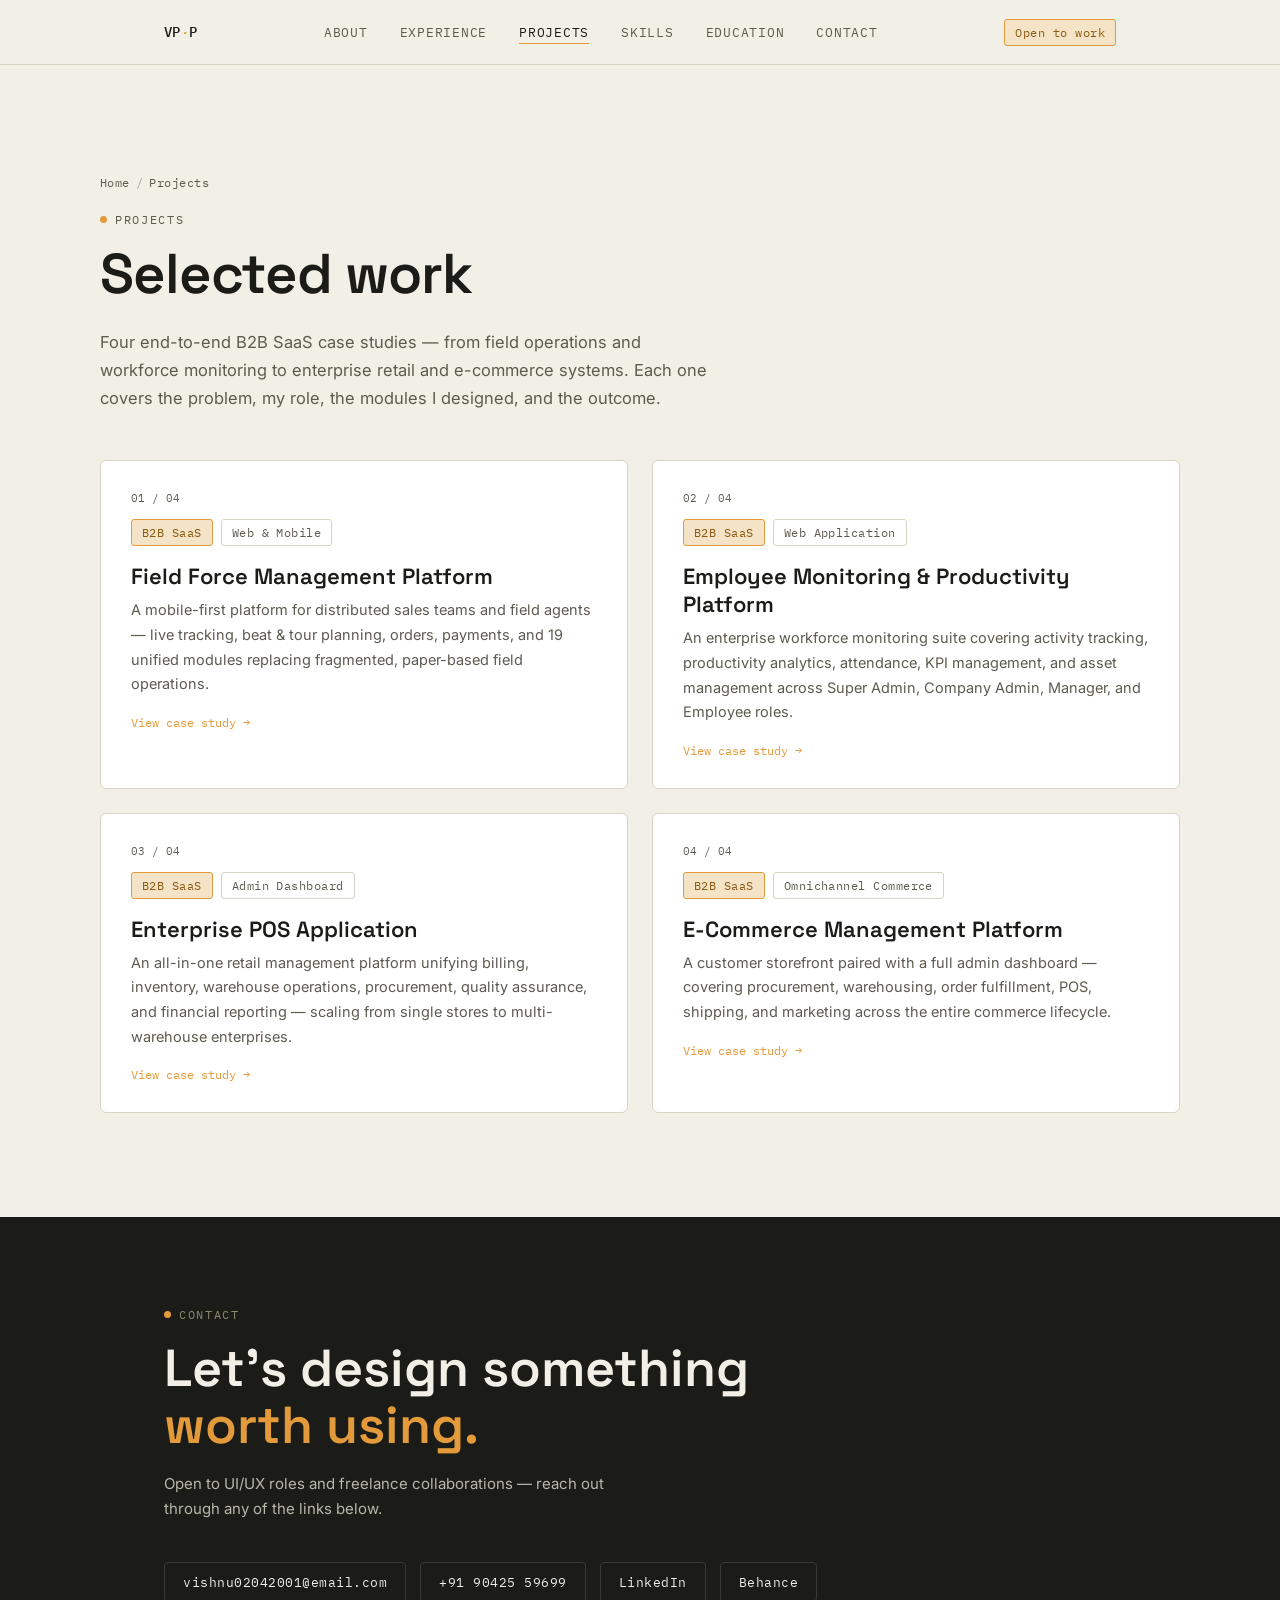
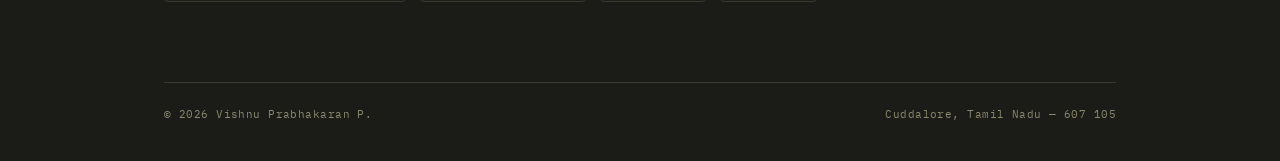
==== projects.html @ 9c9a5805 "Add multi-page projects section" ====
<!DOCTYPE html>
<html lang="en">
<head>
<meta charset="UTF-8">
<meta name="viewport" content="width=device-width, initial-scale=1.0">
<title>Projects — Vishnu Prabhakaran P</title>
<link rel="stylesheet" href="assets/style.css">
</head>
<body>

<header>
  <nav class="wrap">
    <div class="logo">VP<span>·</span>P</div>
    <div class="navlinks">
      <a href="index.html#about">About</a>
      <a href="index.html#experience">Experience</a>
      <a href="projects.html" class="active">Projects</a>
      <a href="index.html#skills">Skills</a>
      <a href="index.html#education">Education</a>
      <a href="index.html#contact">Contact</a>
    </div>
    <div class="tag accent">Open to work</div>
  </nav>
</header>

<main>
  <section class="hero wrap" style="padding-bottom:40px;">
    <div class="breadcrumb"><a href="index.html">Home</a><span class="sep">/</span>Projects</div>
    <div class="eyebrow"><span class="dot"></span>Projects</div>
    <h1 class="name" style="font-size:clamp(34px, 5.5vw, 56px);">Selected work</h1>
    <p class="lede">
      Four end-to-end B2B SaaS case studies — from field operations and workforce monitoring
      to enterprise retail and e-commerce systems. Each one covers the problem, my role, the
      modules I designed, and the outcome.
    </p>

    <div class="projects-index-grid">
      <a class="pcard" href="projects/field-force-management.html">
        <div class="pcard-index">01 / 04</div>
        <div class="proj-tags">
          <span class="tag accent">B2B SaaS</span>
          <span class="tag">Web &amp; Mobile</span>
        </div>
        <div class="proj-title">Field Force Management Platform</div>
        <p class="pcard-desc">A mobile-first platform for distributed sales teams and field agents — live tracking, beat &amp; tour planning, orders, payments, and 19 unified modules replacing fragmented, paper-based field operations.</p>
        <div class="proj-arrow">View case study →</div>
      </a>

      <a class="pcard" href="projects/employee-monitoring.html">
        <div class="pcard-index">02 / 04</div>
        <div class="proj-tags">
          <span class="tag accent">B2B SaaS</span>
          <span class="tag">Web Application</span>
        </div>
        <div class="proj-title">Employee Monitoring &amp; Productivity Platform</div>
        <p class="pcard-desc">An enterprise workforce monitoring suite covering activity tracking, productivity analytics, attendance, KPI management, and asset management across Super Admin, Company Admin, Manager, and Employee roles.</p>
        <div class="proj-arrow">View case study →</div>
      </a>

      <a class="pcard" href="projects/pos-application.html">
        <div class="pcard-index">03 / 04</div>
        <div class="proj-tags">
          <span class="tag accent">B2B SaaS</span>
          <span class="tag">Admin Dashboard</span>
        </div>
        <div class="proj-title">Enterprise POS Application</div>
        <p class="pcard-desc">An all-in-one retail management platform unifying billing, inventory, warehouse operations, procurement, quality assurance, and financial reporting — scaling from single stores to multi-warehouse enterprises.</p>
        <div class="proj-arrow">View case study →</div>
      </a>

      <a class="pcard" href="projects/ecommerce-platform.html">
        <div class="pcard-index">04 / 04</div>
        <div class="proj-tags">
          <span class="tag accent">B2B SaaS</span>
          <span class="tag">Omnichannel Commerce</span>
        </div>
        <div class="proj-title">E-Commerce Management Platform</div>
        <p class="pcard-desc">A customer storefront paired with a full admin dashboard — covering procurement, warehousing, order fulfillment, POS, shipping, and marketing across the entire commerce lifecycle.</p>
        <div class="proj-arrow">View case study →</div>
      </a>
    </div>
  </section>
</main>

<footer id="contact">
  <div class="wrap">
    <div class="eyebrow" style="color:#8B896F;"><span class="dot"></span>Contact</div>
    <h2 class="foot-head">Let's design something <span class="accent-word">worth using.</span></h2>
    <p class="foot-sub">Open to UI/UX roles and freelance collaborations — reach out through any of the links below.</p>
    <div class="foot-links">
      <a href="mailto:vishnu02042001@email.com">vishnu02042001@email.com</a>
      <a href="tel:+919042559699">+91 90425 59699</a>
      <a href="https://www.linkedin.com/in/vishnuprabhakaran" target="_blank" rel="noopener">LinkedIn</a>
      <a href="https://www.behance.net/vishnuprabhak6" target="_blank" rel="noopener">Behance</a>
    </div>
    <div class="foot-bottom">
      <span>© 2026 Vishnu Prabhakaran P.</span>
      <span>Cuddalore, Tamil Nadu — 607 105</span>
    </div>
  </div>
</footer>

</body>
</html>
---- assets/style.css ----
@import url('https://fonts.googleapis.com/css2?family=Space+Grotesk:wght@400;500;600;700&family=Inter:wght@400;500;600&family=IBM+Plex+Mono:wght@400;500&display=swap');

:root{
  /* 60% */
  --paper: #F1EFE6;
  --paper-2: #E9E6D9;
  /* 30% */
  --ink: #1B1C18;
  --ink-soft: #5D5B50;
  /* 10% */
  --accent: #E29A3B;
  --accent-soft: #F4E3C6;

  --line: #D8D4C4;
  --white: #FFFFFF;

  --font-display: 'Space Grotesk', sans-serif;
  --font-body: 'Inter', sans-serif;
  --font-mono: 'IBM Plex Mono', monospace;

  --max: 1080px;
  --gutter: clamp(55px, 5vw, 64px);
}

*{margin:0;padding:0;box-sizing:border-box;}
html{scroll-behavior:smooth;}
body{
  background:var(--paper);
  color:var(--ink);
  font-family:var(--font-body);
  -webkit-font-smoothing:antialiased;
  overflow-x:hidden;
}
::selection{background:var(--accent); color:var(--ink);}

a{color:inherit; text-decoration:none;}
.wrap{max-width:var(--max); margin:0 auto; padding:0 var(--gutter);}

/* ---------- utility: mono eyebrow / status dot ---------- */
.eyebrow{
  display:flex; align-items:center; gap:8px;
  font-family:var(--font-mono); font-size:12px; letter-spacing:.14em;
  text-transform:uppercase; color:var(--ink-soft);
  margin-bottom:18px;
}
.dot{width:7px; height:7px; border-radius:50%; background:var(--accent); flex-shrink:0;}

.tag{
  font-family:var(--font-mono); font-size:11.5px; letter-spacing:.04em;
  padding:5px 10px; border:1px solid var(--line); border-radius:3px;
  color:var(--ink-soft); white-space:nowrap;
}
.tag.accent{ border-color:var(--accent); color:#8a5a11; background:var(--accent-soft); }

/* ---------- nav ---------- */
header{
  position:sticky; top:0; z-index:50;
  background:rgba(241,239,230,.88); backdrop-filter:blur(8px);
  border-bottom:1px solid var(--line);
}
nav.wrap{
  display:flex; align-items:center; justify-content:space-between;
  height:64px;
}
.logo{font-family:var(--font-mono); font-size:14px; font-weight:500; letter-spacing:.02em;}
.logo span{color:var(--accent);}
.navlinks{display:flex; gap:32px; font-family:var(--font-mono); font-size:12.5px; letter-spacing:.06em; text-transform:uppercase;}
.navlinks a{position:relative; color:var(--ink-soft); transition:color .2s;}
.navlinks a:hover, .navlinks a.active{color:var(--ink);}
.navlinks a::after{
  content:''; position:absolute; left:0; bottom:-4px; width:0; height:1px;
  background:var(--accent); transition:width .25s ease;
}
.navlinks a:hover::after, .navlinks a.active::after{width:100%;}
.navlinks{display:none;}
@media(min-width:720px){.navlinks{display:flex;}}

/* ---------- hero ---------- */
.hero{padding:110px 0 90px; position:relative;}
.hero .version{
  font-family:var(--font-mono); font-size:12px; color:var(--ink-soft);
  letter-spacing:.1em; margin-bottom:26px; display:inline-flex; align-items:center; gap:10px; flex-wrap:wrap;
}
.hero .version .pill{
  border:1px solid var(--accent); color:#8a5a11; background:var(--accent-soft);
  padding:3px 9px; border-radius:20px; font-size:11px;
}
h1.name{
  font-family:var(--font-display); font-weight:600;
  font-size:clamp(40px, 7vw, 76px); line-height:1.02; letter-spacing:-.02em;
}
h1.name em{font-style:normal; color:var(--ink-soft);}
.role{
  font-family:var(--font-display); font-weight:500;
  font-size:clamp(18px, 2.4vw, 26px); color:var(--ink-soft); margin-top:14px;
}
.role .accent-word{color:var(--accent);}
.lede{
  max-width:620px; margin-top:26px; font-size:16.5px; line-height:1.7; color:var(--ink-soft);
}
.hero-meta{
  display:flex; flex-wrap:wrap; gap:10px; margin-top:34px;
}

/* dimension / annotation line — signature motif */
.spec-line{
  display:flex; align-items:center; gap:10px; margin:56px 0 0;
  font-family:var(--font-mono); font-size:11px; color:var(--ink-soft); letter-spacing:.06em; flex-wrap:wrap;
}
.spec-line .rule{flex:1; height:1px; min-width:20px; background:repeating-linear-gradient(90deg, var(--line) 0 6px, transparent 6px 10px);}

/* ---------- section shell ---------- */
section{padding:64px 0;}
section.bordered{border-top:1px solid var(--line); margin-top:64px;}
.section-head{
  display:flex; align-items:baseline; justify-content:space-between;
  margin-bottom:48px; gap:24px; flex-wrap:wrap;
}
h2.h-title{
  font-family:var(--font-display); font-weight:600;
  font-size:clamp(26px, 3.4vw, 36px); letter-spacing:-.01em;
}
.h-note{font-family:var(--font-mono); font-size:12px; color:var(--ink-soft);}

/* ---------- about ---------- */
.about-grid{display:grid; grid-template-columns:1fr; gap:40px;}
@media(min-width:800px){.about-grid{grid-template-columns:1fr 1fr;}}
.about-text p{font-size:16px; line-height:1.85; color:var(--ink-soft);}
.about-facts{
  border:1px solid var(--line); border-radius:6px; padding:26px;
  background:var(--white);
}
.fact-row{
  display:flex; justify-content:space-between; padding:12px 0;
  border-bottom:1px solid var(--line); font-size:14px;
}
.fact-row:last-child{border-bottom:none;}
.fact-row .k{font-family:var(--font-mono); color:var(--ink-soft); text-transform:uppercase; font-size:11.5px; letter-spacing:.06em;}
.fact-row .v{font-weight:500; text-align:right;}

/* ---------- experience ---------- */
.exp-card{
  border:1px solid var(--line); border-radius:6px; background:var(--white);
  padding:34px; position:relative;
}
.exp-top{
  display:flex; justify-content:space-between; align-items:flex-start;
  flex-wrap:wrap; gap:12px; margin-bottom:22px; padding-bottom:22px; border-bottom:1px dashed var(--line);
}
.exp-role{font-family:var(--font-display); font-weight:600; font-size:21px;}
.exp-company{color:var(--ink-soft); font-size:14.5px; margin-top:4px;}
.exp-dates{
  font-family:var(--font-mono); font-size:12px; text-align:right;
  color:var(--ink-soft);
}
.exp-dates .status{
  display:inline-flex; align-items:center; gap:6px; margin-top:6px;
  color:#8a5a11; font-weight:500;
}
ul.bullets{list-style:none;}
ul.bullets li{
  position:relative; padding-left:20px; font-size:15px; line-height:1.75;
  color:var(--ink-soft); margin-bottom:12px;
}
ul.bullets li::before{
  content:'—'; position:absolute; left:0; color:var(--accent); font-family:var(--font-mono);
}
ul.bullets li:last-child{margin-bottom:0;}
ul.bullets li b{color:var(--ink); font-weight:600;}

/* ---------- projects (teaser + grid) ---------- */
.proj-grid{display:grid; grid-template-columns:1fr; gap:28px;}
@media(min-width:800px){.proj-grid{grid-template-columns:1fr 1fr;}}
.proj-card{
  border:1px solid var(--line); border-radius:6px; background:var(--white);
  padding:30px; display:flex; flex-direction:column; height:100%;
  transition:border-color .2s, transform .2s;
}
a.proj-card:hover{border-color:var(--accent); transform:translateY(-2px);}
.proj-tags{display:flex; gap:8px; flex-wrap:wrap; margin-bottom:18px;}
.proj-title{font-family:var(--font-display); font-weight:600; font-size:20px; margin-bottom:6px;}
.proj-sub{font-family:var(--font-mono); font-size:11.5px; color:var(--ink-soft); text-transform:uppercase; letter-spacing:.05em; margin-bottom:18px;}
.proj-card ul.bullets{margin-top:auto; padding-top:6px;}
.proj-modules{
  display:flex; flex-wrap:wrap; gap:6px; margin:16px 0 20px;
}
.module-chip{
  font-family:var(--font-mono); font-size:10.8px; color:var(--ink-soft);
  background:var(--paper-2); border-radius:3px; padding:4px 8px;
}
.proj-note{
  margin-top:24px; padding-top:18px; border-top:1px dashed var(--line);
  font-family:var(--font-mono); font-size:11.5px; color:var(--ink-soft);
}
.proj-card .proj-arrow{
  margin-top:20px; font-family:var(--font-mono); font-size:12px; color:var(--accent);
  display:flex; align-items:center; gap:6px;
}

/* ---------- skills ---------- */
.skill-groups{display:grid; grid-template-columns:1fr; gap:32px;}
@media(min-width:720px){.skill-groups{grid-template-columns:repeat(3,1fr);}}
.skill-group h3{
  font-family:var(--font-mono); font-size:11.5px; text-transform:uppercase;
  letter-spacing:.08em; color:var(--ink-soft); margin-bottom:16px;
  padding-bottom:10px; border-bottom:1px solid var(--line);
}
.skill-pills{display:flex; flex-wrap:wrap; gap:8px;}

/* ---------- education ---------- */
.edu-item{
  display:grid; grid-template-columns:1fr; gap:6px;
  padding:26px 0; border-bottom:1px solid var(--line);
}
.edu-item:first-child{padding-top:0;}
.edu-item:last-child{border-bottom:none;}
@media(min-width:680px){.edu-item{grid-template-columns:1fr auto; align-items:baseline; gap:20px;}}
.edu-title{font-family:var(--font-display); font-weight:600; font-size:18px;}
.edu-sub{color:var(--ink-soft); font-size:14px; margin-top:4px;}
.edu-date{font-family:var(--font-mono); font-size:12px; color:var(--ink-soft); white-space:nowrap;}

.lang-row{display:flex; gap:40px; margin-top:8px; flex-wrap:wrap;}
.lang-item{font-size:14.5px;}
.lang-item b{font-family:var(--font-display); display:block; font-size:16px; margin-bottom:2px;}
.lang-item span{font-family:var(--font-mono); font-size:11.5px; color:var(--ink-soft);}

/* ---------- footer / contact ---------- */
footer{
  background:var(--ink); color:var(--paper); padding:90px 0 40px; margin-top:64px;
}
.foot-head{
  font-family:var(--font-display); font-weight:600;
  font-size:clamp(30px, 5vw, 52px); line-height:1.08; max-width:620px;
}
.foot-head .accent-word{color:var(--accent);}
.foot-sub{color:#B9B7A9; margin-top:18px; max-width:480px; font-size:15px; line-height:1.7;}
.foot-links{
  display:flex; flex-wrap:wrap; gap:14px; margin-top:40px;
}
.foot-links a{
  font-family:var(--font-mono); font-size:12.5px; letter-spacing:.04em;
  border:1px solid #3A392F; padding:11px 18px; border-radius:4px;
  transition:border-color .2s, color .2s; color:var(--paper);
}
.foot-links a:hover{border-color:var(--accent); color:var(--accent);}
.foot-bottom{
  margin-top:80px; padding-top:24px; border-top:1px solid #3A392F;
  display:flex; justify-content:space-between; flex-wrap:wrap; gap:12px;
  font-family:var(--font-mono); font-size:11px; color:#8B896F; letter-spacing:.04em;
}

/* =======================================================
   PROJECT LIST PAGE (projects.html)
   ======================================================= */
.breadcrumb{
  font-family:var(--font-mono); font-size:12px; color:var(--ink-soft);
  letter-spacing:.04em; margin-bottom:22px;
}
.breadcrumb a{color:var(--ink-soft); transition:color .2s;}
.breadcrumb a:hover{color:var(--accent);}
.breadcrumb .sep{margin:0 6px; opacity:.5;}

.projects-index-grid{display:grid; grid-template-columns:1fr; gap:24px; margin-top:48px;}
@media(min-width:760px){.projects-index-grid{grid-template-columns:1fr 1fr;}}

.pcard{
  display:block; border:1px solid var(--line); border-radius:6px; background:var(--white);
  padding:30px; transition:border-color .2s, transform .2s;
}
.pcard:hover{border-color:var(--accent); transform:translateY(-2px);}
.pcard .pcard-index{
  font-family:var(--font-mono); font-size:11px; color:var(--ink-soft); margin-bottom:14px;
}
.pcard .proj-tags{margin-bottom:16px;}
.pcard .proj-title{font-size:22px; margin-bottom:8px;}
.pcard .pcard-desc{color:var(--ink-soft); font-size:14.5px; line-height:1.7; margin-bottom:18px;}
.pcard .proj-arrow{color:var(--accent); font-family:var(--font-mono); font-size:12px; display:flex; align-items:center; gap:6px;}

/* =======================================================
   PROJECT DETAIL PAGE
   ======================================================= */
.page-hero{padding:64px 0 56px;}
.page-hero .proj-tags{margin-bottom:22px;}
.page-hero h1.proj-h1{
  font-family:var(--font-display); font-weight:600;
  font-size:clamp(32px, 5vw, 52px); line-height:1.06; letter-spacing:-.01em; max-width:820px;
}
.page-hero .proj-tagline{
  margin-top:18px; max-width:640px; font-size:16.5px; line-height:1.75; color:var(--ink-soft);
}
.meta-strip{
  display:grid; grid-template-columns:repeat(2,1fr); gap:20px;
  margin-top:44px; padding-top:28px; border-top:1px solid var(--line);
}
@media(min-width:680px){.meta-strip{grid-template-columns:repeat(4,1fr);}}
.meta-strip .m-k{font-family:var(--font-mono); font-size:10.5px; text-transform:uppercase; letter-spacing:.08em; color:var(--ink-soft); margin-bottom:6px;}
.meta-strip .m-v{font-size:14.5px; font-weight:500;}

.prose p{font-size:16px; line-height:1.85; color:var(--ink-soft); max-width:760px;}
.prose p + p{margin-top:18px;}

/* feature category blocks */
.feature-grid{display:grid; grid-template-columns:1fr; gap:20px;}
@media(min-width:720px){.feature-grid{grid-template-columns:1fr 1fr;}}
.feature-block{
  border:1px solid var(--line); border-radius:6px; background:var(--white); padding:24px;
}
.feature-block h3{
  display:flex; align-items:center; gap:8px;
  font-family:var(--font-mono); font-size:11.5px; text-transform:uppercase; letter-spacing:.06em;
  color:var(--ink); margin-bottom:14px; padding-bottom:12px; border-bottom:1px dashed var(--line);
}
.feature-block .chips{display:flex; flex-wrap:wrap; gap:6px;}

/* module cards with description (used for FFM-style module lists) */
.module-grid{display:grid; grid-template-columns:1fr; gap:18px;}
@media(min-width:720px){.module-grid{grid-template-columns:1fr 1fr;}}
.module-card{
  border:1px solid var(--line); border-radius:6px; background:var(--white); padding:22px;
}
.module-card .mc-title{
  font-family:var(--font-display); font-weight:600; font-size:16px; margin-bottom:8px;
}
.module-card .mc-desc{font-size:14px; line-height:1.7; color:var(--ink-soft);}

/* prev/next project nav */
.proj-pagination{
  display:flex; justify-content:space-between; gap:20px; flex-wrap:wrap;
  padding-top:40px; margin-top:8px; border-top:1px solid var(--line);
}
.pgnav{
  font-family:var(--font-mono); font-size:12px; color:var(--ink-soft);
  display:flex; flex-direction:column; gap:8px; transition:color .2s;
}
.pgnav:hover{color:var(--accent);}
.pgnav .pgnav-title{font-family:var(--font-display); font-size:17px; color:var(--ink); font-weight:600;}
.pgnav:hover .pgnav-title{color:var(--accent);}
.pgnav.next{text-align:right; align-items:flex-end;}
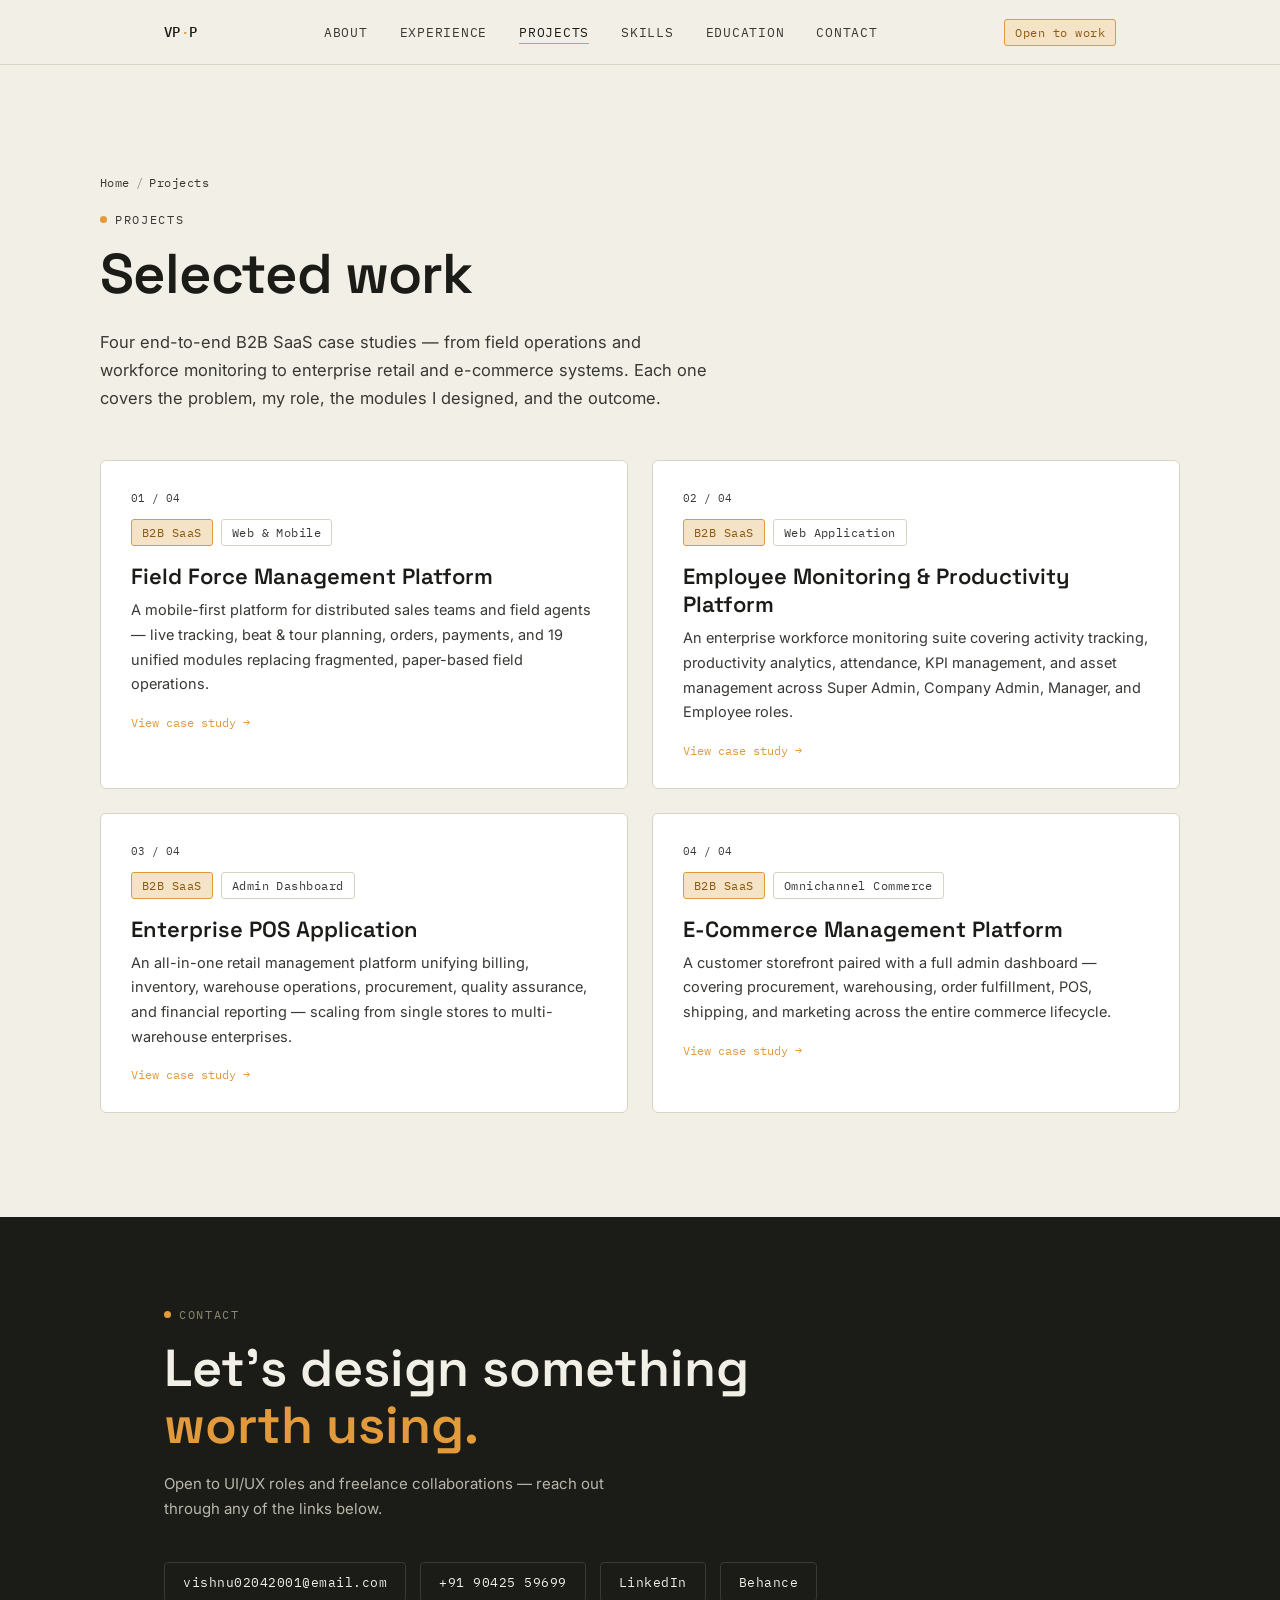
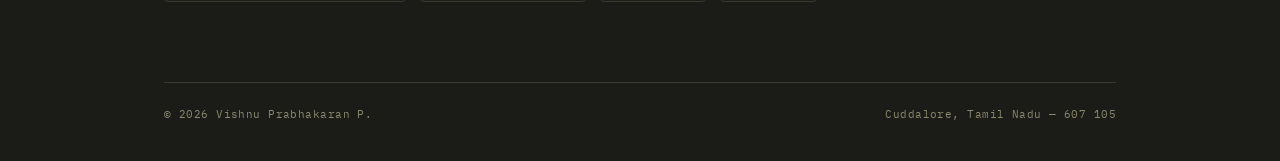
==== commit 5f208585: "fix mobile responsive with hamburger menu" ====
--- a/projects.html
+++ b/projects.html
@@ -12,16 +12,27 @@
   <nav class="wrap">
     <div class="logo">VP<span>·</span>P</div>
     <div class="navlinks">
-      <a href="index.html#about">About</a>
+<a href="index.html#about">About</a>
       <a href="index.html#experience">Experience</a>
       <a href="projects.html" class="active">Projects</a>
       <a href="index.html#skills">Skills</a>
       <a href="index.html#education">Education</a>
       <a href="index.html#contact">Contact</a>
     </div>
-    <div class="tag accent">Open to work</div>
+    <div class="nav-right">
+      <div class="tag accent">Open to work</div>
+      <button class="menu-btn" id="menuBtn" aria-label="Toggle menu"><span></span><span></span><span></span></button>
+    </div>
   </nav>
 </header>
+  <div class="mobile-drawer" id="mobileDrawer">
+<a href="index.html#about">About</a>
+      <a href="index.html#experience">Experience</a>
+      <a href="projects.html" class="active">Projects</a>
+      <a href="index.html#skills">Skills</a>
+      <a href="index.html#education">Education</a>
+      <a href="index.html#contact">Contact</a>
+  </div>
 
 <main>
   <section class="hero wrap" style="padding-bottom:40px;">
@@ -100,5 +111,19 @@
   </div>
 </footer>
 
+<script>
+  const menuBtn = document.getElementById('menuBtn');
+  const drawer = document.getElementById('mobileDrawer');
+  menuBtn.addEventListener('click', () => {
+    menuBtn.classList.toggle('open');
+    drawer.classList.toggle('open');
+    document.body.classList.toggle('nav-locked');
+  });
+  drawer.querySelectorAll('a').forEach(a => a.addEventListener('click', () => {
+    menuBtn.classList.remove('open');
+    drawer.classList.remove('open');
+    document.body.classList.remove('nav-locked');
+  }));
+</script>
 </body>
 </html>
--- a/assets/style.css
+++ b/assets/style.css
@@ -6,7 +6,7 @@
   --paper-2: #E9E6D9;
   /* 30% */
   --ink: #1B1C18;
-  --ink-soft: #5D5B50;
+  --ink-soft: #393834;
   /* 10% */
   --accent: #E29A3B;
   --accent-soft: #F4E3C6;
@@ -75,6 +75,33 @@
 .navlinks{display:none;}
 @media(min-width:720px){.navlinks{display:flex;}}
 
+/* ---------- mobile nav ---------- */
+.nav-right{display:flex; align-items:center; gap:14px;}
+.menu-btn{
+  display:flex; flex-direction:column; justify-content:center; gap:4px;
+  width:32px; height:32px; background:none; border:none; cursor:pointer; padding:0;
+}
+@media(min-width:720px){.menu-btn{display:none;}}
+.menu-btn span{display:block; width:20px; height:1.5px; background:var(--ink); transition:transform .25s ease, opacity .25s ease;}
+.menu-btn.open span:nth-child(1){transform:translateY(5.5px) rotate(45deg);}
+.menu-btn.open span:nth-child(2){opacity:0;}
+.menu-btn.open span:nth-child(3){transform:translateY(-5.5px) rotate(-45deg);}
+
+.mobile-drawer{
+  display:none; flex-direction:column;
+  position:fixed; top:64px; left:0; right:0; bottom:0; z-index:49;
+  background:var(--paper); padding:32px var(--gutter);
+  overflow-y:auto;
+}
+.mobile-drawer.open{display:flex;}
+@media(min-width:720px){.mobile-drawer{display:none !important;}}
+.mobile-drawer a{
+  font-family:var(--font-display); font-size:26px; font-weight:600;
+  padding:16px 0; border-bottom:1px solid var(--line); color:var(--ink);
+}
+.mobile-drawer a.active{color:var(--accent);}
+body.nav-locked{overflow:hidden;}
+
 /* ---------- hero ---------- */
 .hero{padding:110px 0 90px; position:relative;}
 .hero .version{
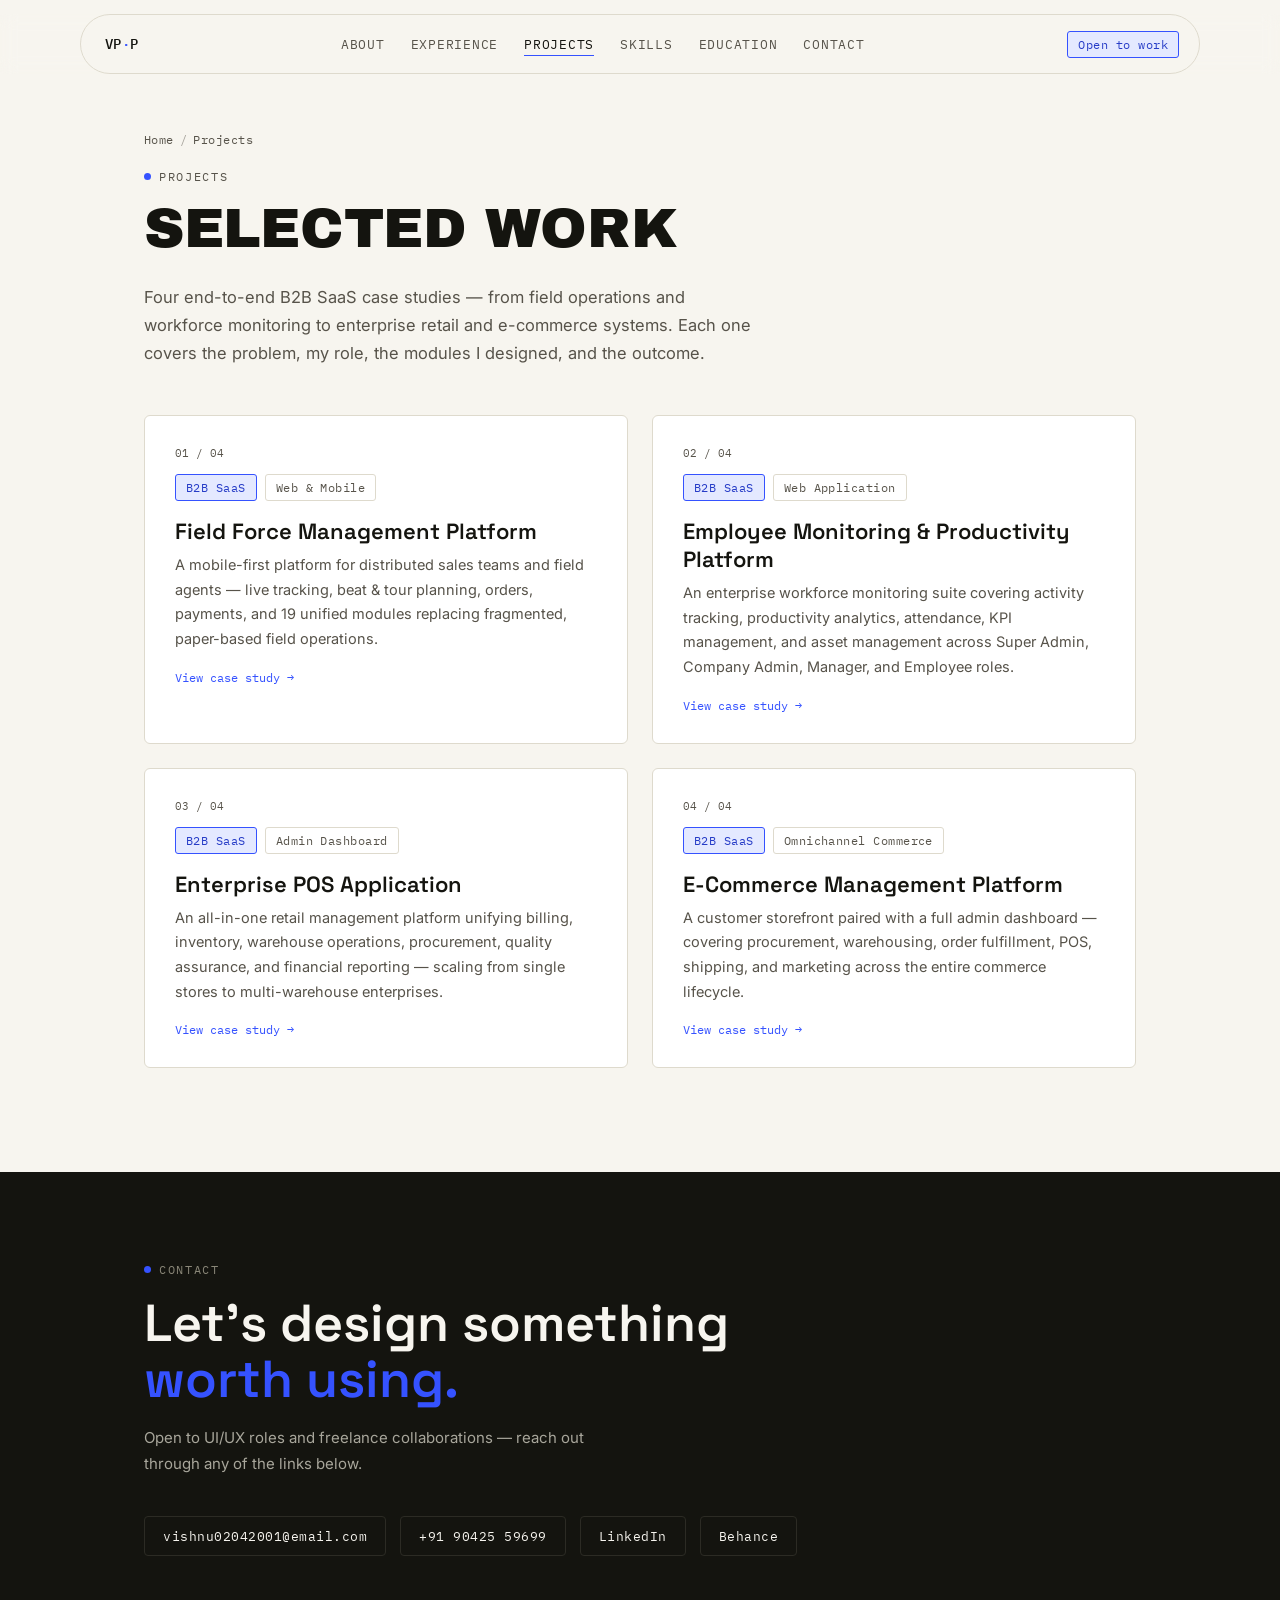
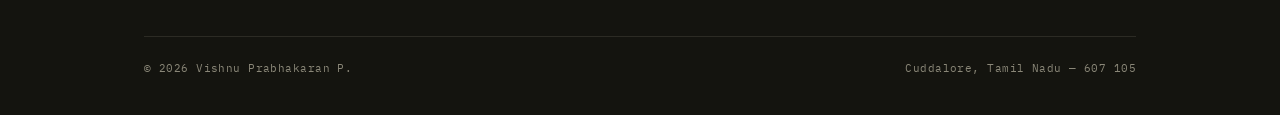
==== commit 21e2c52e: "redeign full portfolio" ====
--- a/projects.html
+++ b/projects.html
@@ -8,7 +8,7 @@
 </head>
 <body>
 
-<header>
+<header class="pill-nav">
   <nav class="wrap">
     <div class="logo">VP<span>·</span>P</div>
     <div class="navlinks">
@@ -95,7 +95,7 @@
 
 <footer id="contact">
   <div class="wrap">
-    <div class="eyebrow" style="color:#8B896F;"><span class="dot"></span>Contact</div>
+    <div class="eyebrow" style="color:#8A8778;"><span class="dot"></span>Contact</div>
     <h2 class="foot-head">Let's design something <span class="accent-word">worth using.</span></h2>
     <p class="foot-sub">Open to UI/UX roles and freelance collaborations — reach out through any of the links below.</p>
     <div class="foot-links">
--- a/assets/style.css
+++ b/assets/style.css
@@ -1,25 +1,30 @@
-@import url('https://fonts.googleapis.com/css2?family=Space+Grotesk:wght@400;500;600;700&family=Inter:wght@400;500;600&family=IBM+Plex+Mono:wght@400;500&display=swap');
+@import url('https://fonts.googleapis.com/css2?family=Archivo+Black&family=Space+Grotesk:wght@400;500;600;700&family=Inter:wght@400;500;600;700&family=IBM+Plex+Mono:wght@400;500&display=swap');
 
 :root{
-  /* 60% */
-  --paper: #F1EFE6;
-  --paper-2: #E9E6D9;
-  /* 30% */
-  --ink: #1B1C18;
-  --ink-soft: #393834;
-  /* 10% */
-  --accent: #E29A3B;
-  --accent-soft: #F4E3C6;
-
-  --line: #D8D4C4;
+  /* 60% — warm near-white paper */
+  --paper: #F7F5EF;
+  --paper-2: #EEEAE0;
+  /* 30% — near-black ink, used for text + inverted sections */
+  --ink: #14140F;
+  --ink-soft: #57534A;
+  /* 10% — electric indigo: trust + technology, fits B2B SaaS positioning */
+  --accent: #3552FF;
+  --accent-soft: #E4E9FF;
+  --accent-dark: #263CC7;
+
+  --line: #DEDACD;
   --white: #FFFFFF;
 
+  --font-hero: 'Archivo Black', sans-serif;
   --font-display: 'Space Grotesk', sans-serif;
   --font-body: 'Inter', sans-serif;
   --font-mono: 'IBM Plex Mono', monospace;
 
-  --max: 1080px;
-  --gutter: clamp(55px, 5vw, 64px);
+  --max: 1120px;
+  --gutter: clamp(20px, 6vw, 64px);
+}
+@media(min-width:640px){
+  :root{ --gutter: clamp(55px, 5vw, 64px); }
 }
 
 *{margin:0;padding:0;box-sizing:border-box;}
@@ -50,7 +55,7 @@
   padding:5px 10px; border:1px solid var(--line); border-radius:3px;
   color:var(--ink-soft); white-space:nowrap;
 }
-.tag.accent{ border-color:var(--accent); color:#8a5a11; background:var(--accent-soft); }
+.tag.accent{ border-color:var(--accent); color:var(--accent-dark); background:var(--accent-soft); }
 
 /* ---------- nav ---------- */
 header{
@@ -77,6 +82,8 @@
 
 /* ---------- mobile nav ---------- */
 .nav-right{display:flex; align-items:center; gap:14px;}
+.nav-right .tag.accent{display:none;}
+@media(min-width:720px){.nav-right .tag.accent{display:inline-block;}}
 .menu-btn{
   display:flex; flex-direction:column; justify-content:center; gap:4px;
   width:32px; height:32px; background:none; border:none; cursor:pointer; padding:0;
@@ -103,18 +110,18 @@
 body.nav-locked{overflow:hidden;}
 
 /* ---------- hero ---------- */
-.hero{padding:110px 0 90px; position:relative;}
+.hero{padding-top:72px; padding-bottom:56px; position:relative;}
 .hero .version{
   font-family:var(--font-mono); font-size:12px; color:var(--ink-soft);
   letter-spacing:.1em; margin-bottom:26px; display:inline-flex; align-items:center; gap:10px; flex-wrap:wrap;
 }
 .hero .version .pill{
-  border:1px solid var(--accent); color:#8a5a11; background:var(--accent-soft);
+  border:1px solid var(--accent); color:var(--accent-dark); background:var(--accent-soft);
   padding:3px 9px; border-radius:20px; font-size:11px;
 }
 h1.name{
-  font-family:var(--font-display); font-weight:600;
-  font-size:clamp(40px, 7vw, 76px); line-height:1.02; letter-spacing:-.02em;
+  font-family:var(--font-hero); font-weight:400; text-transform:uppercase;
+  font-size:clamp(36px, 6.5vw, 72px); line-height:.98; letter-spacing:-.005em;
 }
 h1.name em{font-style:normal; color:var(--ink-soft);}
 .role{
@@ -137,8 +144,8 @@
 .spec-line .rule{flex:1; height:1px; min-width:20px; background:repeating-linear-gradient(90deg, var(--line) 0 6px, transparent 6px 10px);}
 
 /* ---------- section shell ---------- */
-section{padding:64px 0;}
-section.bordered{border-top:1px solid var(--line); margin-top:64px;}
+section{padding-top:64px; padding-bottom:64px;}
+section.bordered{border-top:1px solid var(--line); margin-top:64px; padding-top:88px;}
 .section-head{
   display:flex; align-items:baseline; justify-content:space-between;
   margin-bottom:48px; gap:24px; flex-wrap:wrap;
@@ -182,7 +189,7 @@
 }
 .exp-dates .status{
   display:inline-flex; align-items:center; gap:6px; margin-top:6px;
-  color:#8a5a11; font-weight:500;
+  color:var(--accent-dark); font-weight:500;
 }
 ul.bullets{list-style:none;}
 ul.bullets li{
@@ -260,20 +267,20 @@
   font-size:clamp(30px, 5vw, 52px); line-height:1.08; max-width:620px;
 }
 .foot-head .accent-word{color:var(--accent);}
-.foot-sub{color:#B9B7A9; margin-top:18px; max-width:480px; font-size:15px; line-height:1.7;}
+.foot-sub{color:#A8A69B; margin-top:18px; max-width:480px; font-size:15px; line-height:1.7;}
 .foot-links{
   display:flex; flex-wrap:wrap; gap:14px; margin-top:40px;
 }
 .foot-links a{
   font-family:var(--font-mono); font-size:12.5px; letter-spacing:.04em;
-  border:1px solid #3A392F; padding:11px 18px; border-radius:4px;
+  border:1px solid #2C2B24; padding:11px 18px; border-radius:4px;
   transition:border-color .2s, color .2s; color:var(--paper);
 }
 .foot-links a:hover{border-color:var(--accent); color:var(--accent);}
 .foot-bottom{
-  margin-top:80px; padding-top:24px; border-top:1px solid #3A392F;
+  margin-top:80px; padding-top:24px; border-top:1px solid #2C2B24;
   display:flex; justify-content:space-between; flex-wrap:wrap; gap:12px;
-  font-family:var(--font-mono); font-size:11px; color:#8B896F; letter-spacing:.04em;
+  font-family:var(--font-mono); font-size:11px; color:#8A8778; letter-spacing:.04em;
 }
 
 /* =======================================================
@@ -306,11 +313,11 @@
 /* =======================================================
    PROJECT DETAIL PAGE
    ======================================================= */
-.page-hero{padding:64px 0 56px;}
+.page-hero{padding-top:64px; padding-bottom:56px;}
 .page-hero .proj-tags{margin-bottom:22px;}
 .page-hero h1.proj-h1{
-  font-family:var(--font-display); font-weight:600;
-  font-size:clamp(32px, 5vw, 52px); line-height:1.06; letter-spacing:-.01em; max-width:820px;
+  font-family:var(--font-hero); font-weight:400; text-transform:uppercase;
+  font-size:clamp(30px, 5.5vw, 58px); line-height:1.02; letter-spacing:-.005em; max-width:820px;
 }
 .page-hero .proj-tagline{
   margin-top:18px; max-width:640px; font-size:16.5px; line-height:1.75; color:var(--ink-soft);
@@ -363,3 +370,125 @@
 .pgnav .pgnav-title{font-family:var(--font-display); font-size:17px; color:var(--ink); font-weight:600;}
 .pgnav:hover .pgnav-title{color:var(--accent);}
 .pgnav.next{text-align:right; align-items:flex-end;}
+
+/* =======================================================
+   REDESIGN v2 — bold editorial system
+   ======================================================= */
+
+/* pill nav */
+header.pill-nav{
+  position:sticky; top:14px; z-index:50; background:transparent; border:none;
+  padding:0 var(--gutter);
+}
+header.pill-nav nav.wrap{
+  max-width:var(--max); margin:0 auto; padding:0 20px 0 24px;
+  background:rgba(247,245,239,.92); backdrop-filter:blur(10px);
+  border:1px solid var(--line); border-radius:100px;
+  height:60px;
+}
+header.pill-nav .navlinks{gap:26px;}
+
+/* hero display headline */
+h1.hero-h1{
+  font-family:var(--font-hero); font-weight:400;
+  font-size:clamp(42px, 8.5vw, 104px); line-height:.94; letter-spacing:-.01em;
+  text-transform:uppercase;
+}
+h1.hero-h1 .accent-word{color:var(--accent);}
+.hero-eyebrow{
+  display:flex; align-items:center; gap:14px; margin-bottom:18px;
+}
+.hero-eyebrow .hi{
+  font-family:var(--font-display); font-size:20px; color:var(--ink-soft); font-weight:500;
+}
+
+/* rotating signature badge */
+.status-badge{
+  position:relative; width:104px; height:104px; flex-shrink:0;
+}
+.status-badge svg{width:100%; height:100%; animation:spin 14s linear infinite;}
+.status-badge .badge-core{
+  position:absolute; top:50%; left:50%; transform:translate(-50%,-50%);
+  width:34px; height:34px; border-radius:50%; background:var(--accent);
+  display:flex; align-items:center; justify-content:center;
+}
+.status-badge .badge-core svg{animation:none; width:16px; height:16px;}
+@keyframes spin{ to{ transform:rotate(360deg); } }
+@media (prefers-reduced-motion: reduce){ .status-badge svg{animation:none;} }
+
+/* honest stat row */
+.stat-row{display:grid; grid-template-columns:1fr; gap:0; margin-top:48px; border-top:1px solid var(--line);}
+@media(min-width:640px){.stat-row{grid-template-columns:repeat(3,1fr);}}
+.stat-item{padding:22px 0; border-bottom:1px solid var(--line);}
+@media(min-width:640px){.stat-item{border-bottom:none; border-right:1px solid var(--line); padding:22px 24px;} .stat-item:first-child{padding-left:0;} .stat-item:last-child{border-right:none;}}
+.stat-num{font-family:var(--font-hero); font-size:clamp(30px,4vw,42px); line-height:1;}
+.stat-label{font-family:var(--font-mono); font-size:11px; text-transform:uppercase; letter-spacing:.06em; color:var(--ink-soft); margin-top:8px;}
+
+/* marquee strip */
+.marquee-strip{
+  background:var(--ink); color:var(--paper); overflow:hidden; padding:22px 0;
+  border-top:1px solid var(--ink); border-bottom:1px solid var(--ink);
+}
+.marquee-track{display:flex; width:max-content; animation:marquee 28s linear infinite; gap:0;}
+.marquee-track span{
+  font-family:var(--font-hero); font-size:22px; text-transform:uppercase;
+  padding:0 28px; white-space:nowrap; display:flex; align-items:center; gap:28px;
+}
+.marquee-track span.dim{color:var(--accent);}
+@keyframes marquee{ from{transform:translateX(0);} to{transform:translateX(-50%);} }
+
+/* numbered process cards */
+.process-grid{display:grid; grid-template-columns:1fr; gap:16px;}
+@media(min-width:720px){.process-grid{grid-template-columns:repeat(4,1fr);}}
+.process-card{
+  border:1px solid var(--line); border-radius:10px; padding:26px; background:var(--white);
+  min-height:220px; display:flex; flex-direction:column; justify-content:space-between;
+}
+.process-card.dark{background:var(--ink); color:var(--paper); border-color:var(--ink);}
+.process-card .pc-num{font-family:var(--font-hero); font-size:15px; color:var(--accent);}
+.process-card.dark .pc-num{color:var(--accent);}
+.process-card .pc-title{font-family:var(--font-display); font-weight:600; font-size:19px; margin-top:30px;}
+.process-card .pc-desc{font-size:13.5px; line-height:1.6; color:var(--ink-soft); margin-top:10px;}
+.process-card.dark .pc-desc{color:#B8B6AC;}
+
+/* dark selected-work section */
+.work-dark{background:var(--ink); color:var(--paper); padding-top:88px; padding-bottom:88px;}
+.work-dark .eyebrow{color:#8A8778;}
+.work-dark .h-title{color:var(--paper);}
+.work-dark .h-note{color:#8A8778;}
+.work-grid{display:grid; grid-template-columns:1fr; gap:18px; margin-top:44px;}
+@media(min-width:720px){.work-grid{grid-template-columns:1fr 1fr;}}
+.work-tile{
+  border:1px solid #2C2B24; border-radius:10px; padding:26px; background:#1B1B14;
+  transition:border-color .2s, transform .2s; display:block;
+}
+.work-tile:hover{border-color:var(--accent); transform:translateY(-2px);}
+.work-tile .wt-index{font-family:var(--font-mono); font-size:11px; color:#8A8778; margin-bottom:16px;}
+.work-tile .wt-visual{
+  height:120px; border-radius:6px; margin-bottom:20px;
+  background:linear-gradient(135deg, var(--accent) 0%, #1B1B14 100%);
+  position:relative; overflow:hidden;
+}
+.work-tile .wt-visual .grid-lines{
+  position:absolute; inset:0;
+  background-image:
+    repeating-linear-gradient(0deg, rgba(255,255,255,.08) 0 1px, transparent 1px 20px),
+    repeating-linear-gradient(90deg, rgba(255,255,255,.08) 0 1px, transparent 1px 20px);
+}
+.work-tile .wt-title{font-family:var(--font-display); font-weight:600; font-size:20px; color:var(--paper);}
+.work-tile .wt-tags{display:flex; gap:6px; flex-wrap:wrap; margin-top:10px;}
+.work-tile .wt-tags span{
+  font-family:var(--font-mono); font-size:10.5px; color:#B8B6AC;
+  border:1px solid #2C2B24; border-radius:3px; padding:3px 8px;
+}
+
+/* section number label (used sparingly, only where sequence is real) */
+.btn{
+  display:inline-flex; align-items:center; gap:8px;
+  font-family:var(--font-mono); font-size:12.5px; letter-spacing:.04em;
+  padding:12px 22px; border-radius:100px; transition:all .2s;
+}
+.btn-solid{background:var(--ink); color:var(--paper);}
+.btn-solid:hover{background:var(--accent);}
+.btn-outline{border:1px solid var(--line); color:var(--ink);}
+.btn-outline:hover{border-color:var(--accent); color:var(--accent);}
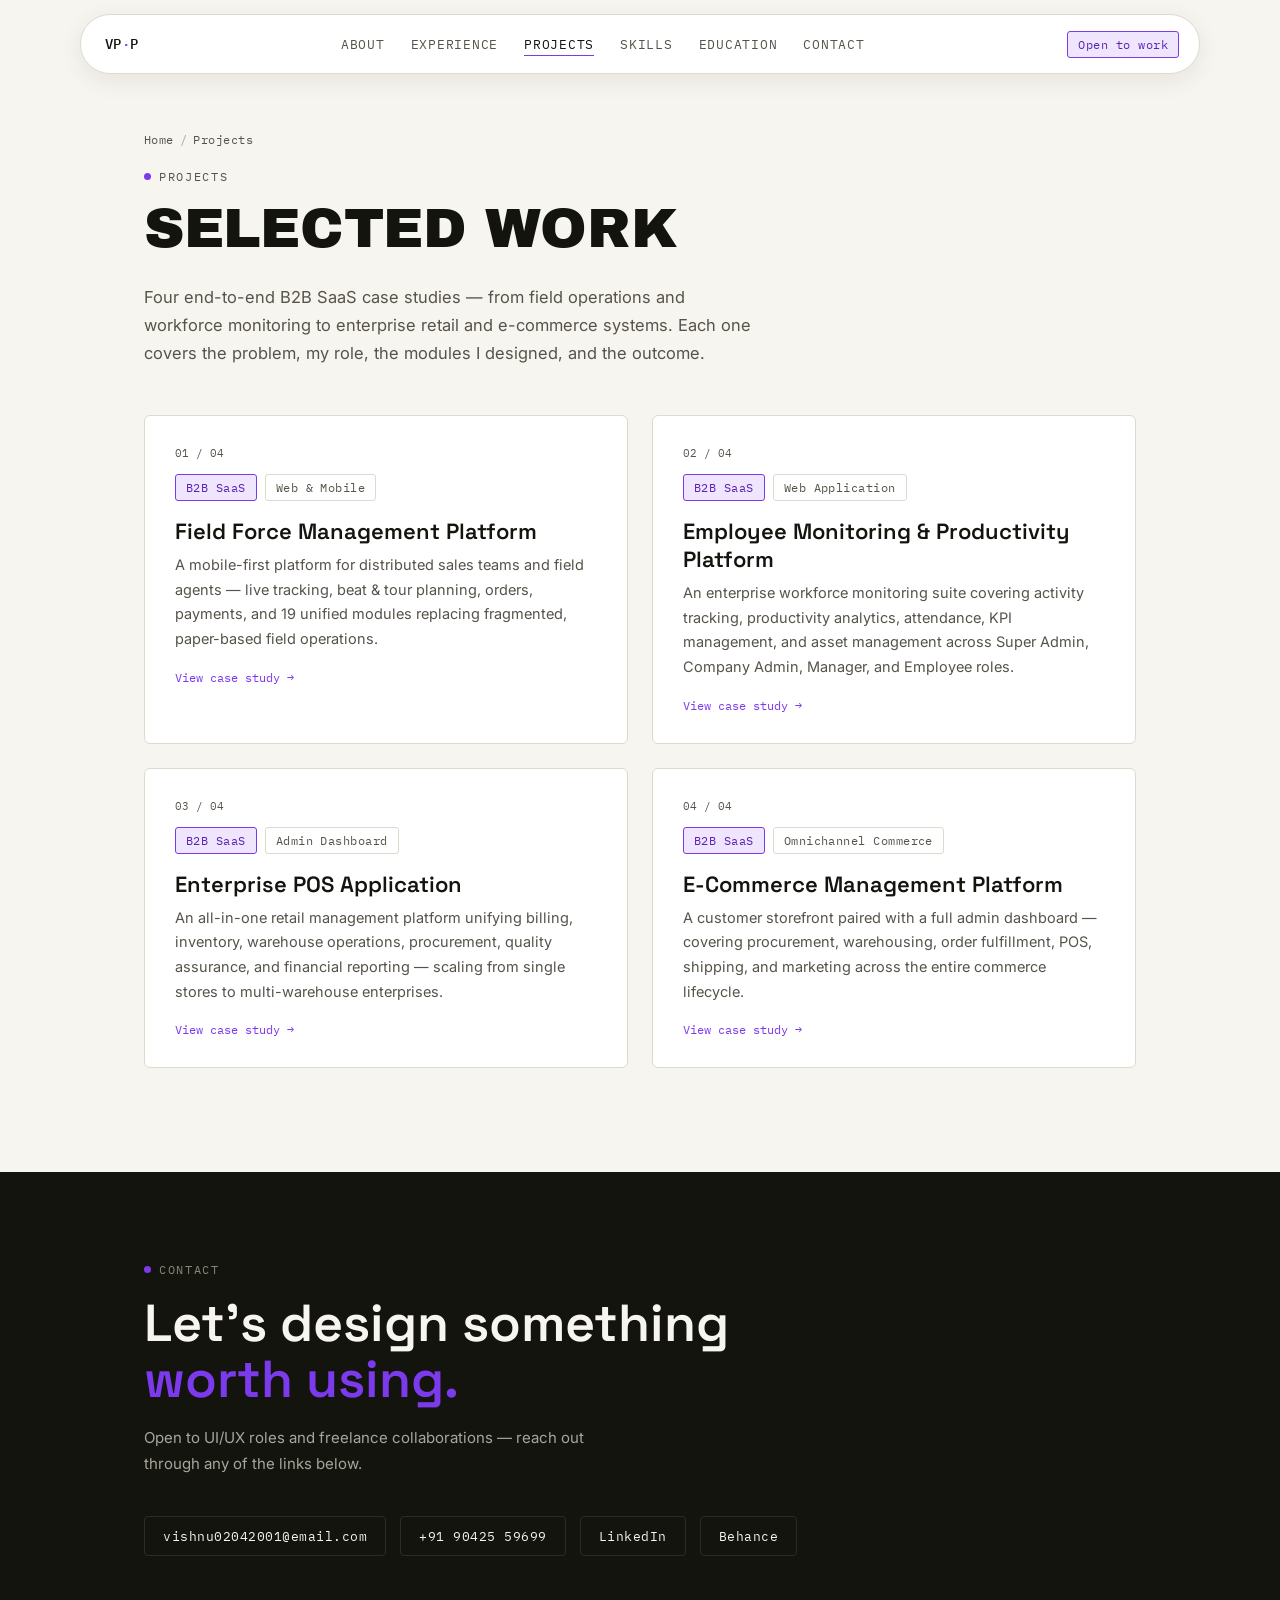
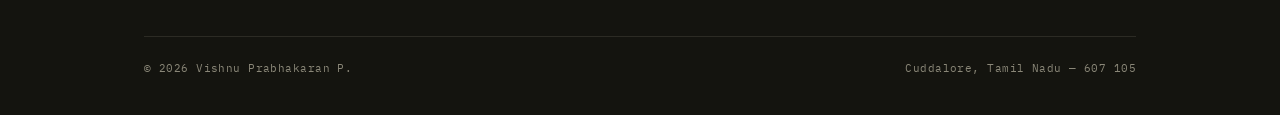
==== commit 3e983115: "adding animations in the portfolio" ====
--- a/projects.html
+++ b/projects.html
@@ -46,7 +46,7 @@
     </p>
 
     <div class="projects-index-grid">
-      <a class="pcard" href="projects/field-force-management.html">
+      <a class="pcard reveal" href="projects/field-force-management.html">
         <div class="pcard-index">01 / 04</div>
         <div class="proj-tags">
           <span class="tag accent">B2B SaaS</span>
@@ -57,7 +57,7 @@
         <div class="proj-arrow">View case study →</div>
       </a>
 
-      <a class="pcard" href="projects/employee-monitoring.html">
+      <a class="pcard reveal reveal-delay-1" href="projects/employee-monitoring.html">
         <div class="pcard-index">02 / 04</div>
         <div class="proj-tags">
           <span class="tag accent">B2B SaaS</span>
@@ -68,7 +68,7 @@
         <div class="proj-arrow">View case study →</div>
       </a>
 
-      <a class="pcard" href="projects/pos-application.html">
+      <a class="pcard reveal reveal-delay-2" href="projects/pos-application.html">
         <div class="pcard-index">03 / 04</div>
         <div class="proj-tags">
           <span class="tag accent">B2B SaaS</span>
@@ -79,7 +79,7 @@
         <div class="proj-arrow">View case study →</div>
       </a>
 
-      <a class="pcard" href="projects/ecommerce-platform.html">
+      <a class="pcard reveal reveal-delay-3" href="projects/ecommerce-platform.html">
         <div class="pcard-index">04 / 04</div>
         <div class="proj-tags">
           <span class="tag accent">B2B SaaS</span>
@@ -111,19 +111,6 @@
   </div>
 </footer>
 
-<script>
-  const menuBtn = document.getElementById('menuBtn');
-  const drawer = document.getElementById('mobileDrawer');
-  menuBtn.addEventListener('click', () => {
-    menuBtn.classList.toggle('open');
-    drawer.classList.toggle('open');
-    document.body.classList.toggle('nav-locked');
-  });
-  drawer.querySelectorAll('a').forEach(a => a.addEventListener('click', () => {
-    menuBtn.classList.remove('open');
-    drawer.classList.remove('open');
-    document.body.classList.remove('nav-locked');
-  }));
-</script>
+<script src="assets/main.js"></script>
 </body>
 </html>
--- a/assets/style.css
+++ b/assets/style.css
@@ -7,10 +7,10 @@
   /* 30% — near-black ink, used for text + inverted sections */
   --ink: #14140F;
   --ink-soft: #57534A;
-  /* 10% — electric indigo: trust + technology, fits B2B SaaS positioning */
-  --accent: #3552FF;
-  --accent-soft: #E4E9FF;
-  --accent-dark: #263CC7;
+  /* 10% — violet: craft + tool-native (nods to Figma), distinctive without being loud */
+  --accent: #7C3AED;
+  --accent-soft: #EFE6FE;
+  --accent-dark: #5B21B6;
 
   --line: #DEDACD;
   --white: #FFFFFF;
@@ -145,7 +145,7 @@
 
 /* ---------- section shell ---------- */
 section{padding-top:64px; padding-bottom:64px;}
-section.bordered{border-top:1px solid var(--line); margin-top:64px; padding-top:88px;}
+section.bordered{border-top:1px solid var(--line); margin-top:64px; padding-top:88px; padding-bottom:72px;}
 .section-head{
   display:flex; align-items:baseline; justify-content:space-between;
   margin-bottom:48px; gap:24px; flex-wrap:wrap;
@@ -382,8 +382,9 @@
 }
 header.pill-nav nav.wrap{
   max-width:var(--max); margin:0 auto; padding:0 20px 0 24px;
-  background:rgba(247,245,239,.92); backdrop-filter:blur(10px);
+  background:var(--white);
   border:1px solid var(--line); border-radius:100px;
+  box-shadow:0 6px 24px rgba(20,20,15,.08);
   height:60px;
 }
 header.pill-nav .navlinks{gap:26px;}
@@ -492,3 +493,34 @@
 .btn-solid:hover{background:var(--accent);}
 .btn-outline{border:1px solid var(--line); color:var(--ink);}
 .btn-outline:hover{border-color:var(--accent); color:var(--accent);}
+
+/* =======================================================
+   ANIMATION LAYER
+   ======================================================= */
+
+/* scroll reveals */
+.reveal{
+  opacity:0; translate:0 22px;
+  transition:opacity .6s cubic-bezier(.2,.6,.2,1), translate .6s cubic-bezier(.2,.6,.2,1);
+}
+.reveal.in-view{opacity:1; translate:0 0;}
+.reveal-delay-1{transition-delay:.08s;}
+.reveal-delay-2{transition-delay:.16s;}
+.reveal-delay-3{transition-delay:.24s;}
+@media (prefers-reduced-motion: reduce){
+  .reveal{transition:none; opacity:1; transform:none;}
+}
+
+/* card hover lift — unified across all card types */
+.process-card, .work-tile, .proj-card, .module-card, .exp-card, .about-facts{
+  transition:transform .25s ease, border-color .25s ease, box-shadow .25s ease;
+}
+.process-card:hover, .proj-card:hover, .module-card:hover{
+  transform:translateY(-4px); border-color:var(--accent);
+  box-shadow:0 14px 32px rgba(20,20,15,.08);
+}
+.work-tile:hover{box-shadow:0 14px 32px rgba(0,0,0,.35);}
+
+/* button / link arrow micro-interaction */
+.arrow{display:inline-block; transition:transform .22s ease;}
+.btn:hover .arrow, a:hover .arrow{transform:translateX(4px);}
